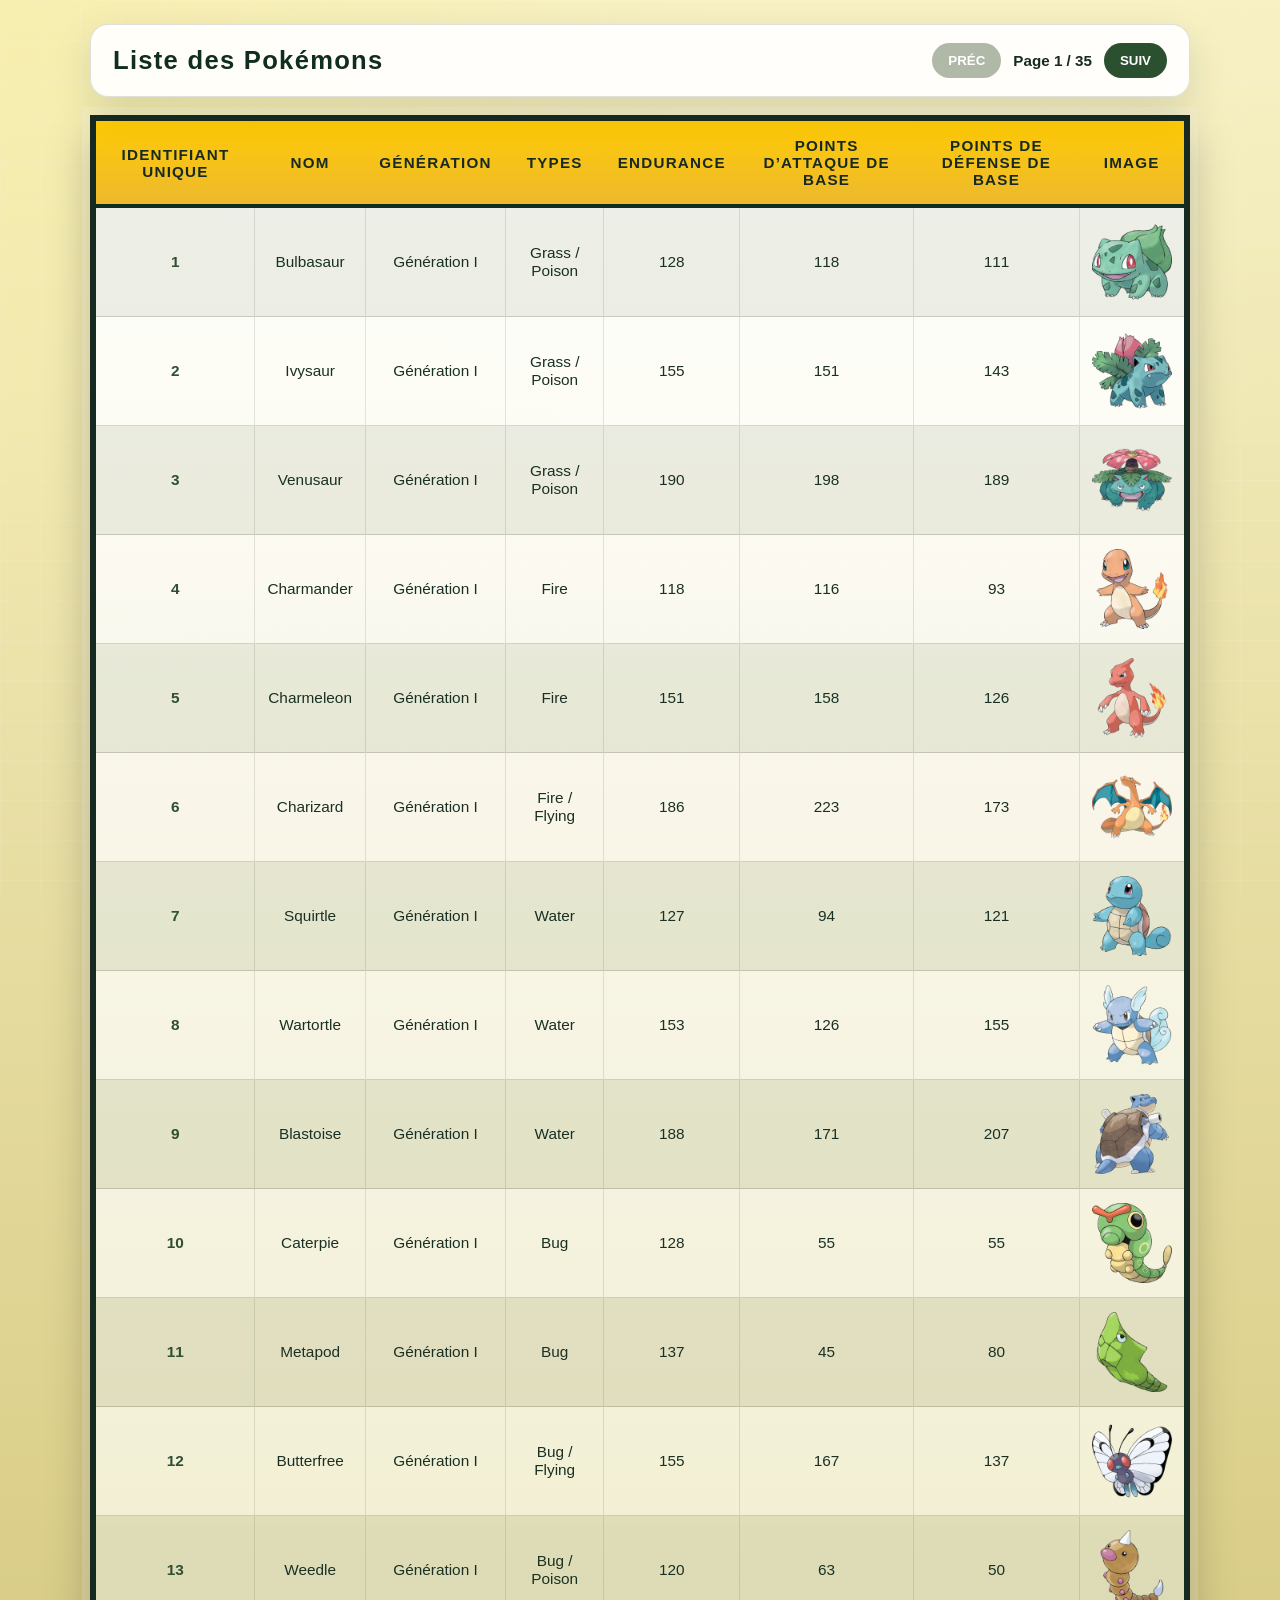
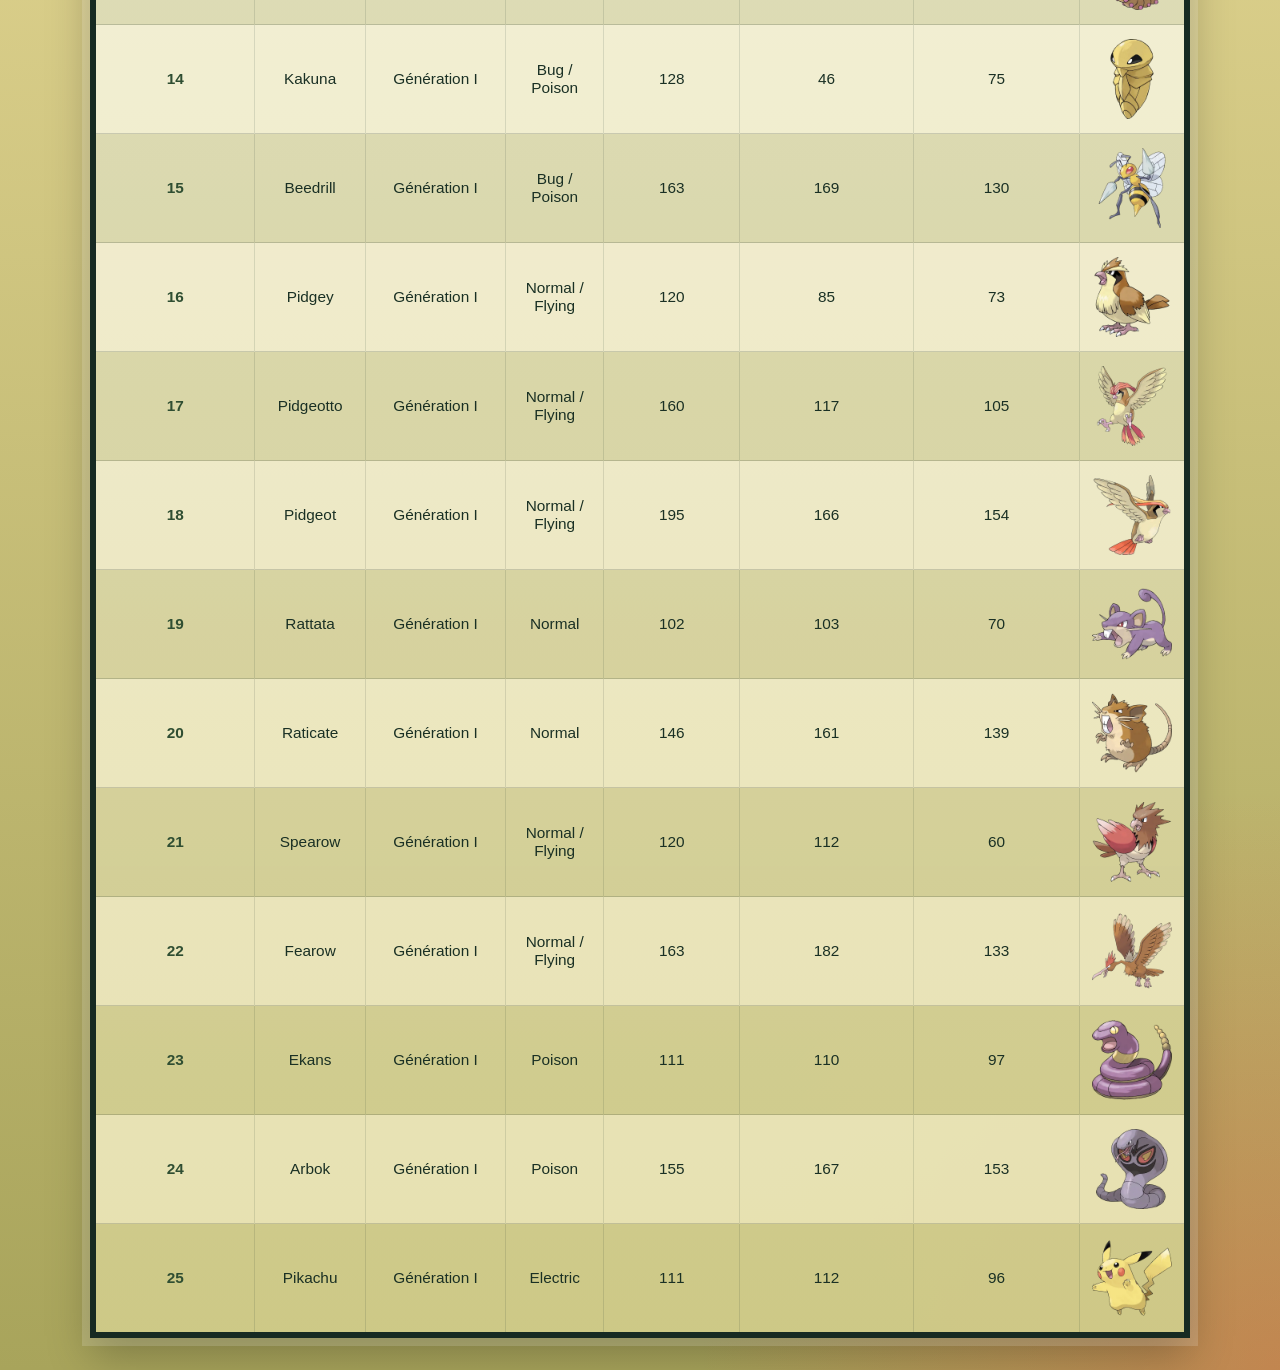
==== html/index.html @ 009a43da "test" ====
<!DOCTYPE html>
<html lang="fr">
<head>
    <meta charset="UTF-8">
    <meta name="viewport" content="width=device-width, initial-scale=1.0">
    <title>Partie 2</title>
    <link rel="stylesheet" href="style.css">
    <script src="data/pokemons.js"></script>
    <script src="data/pokemon_types.js"></script>
    <script src="test/import.js"></script>
    <script src="js/script.js"></script>
</head>
<body>
    <div id="conteneurPage">
        <header id="headerPrincipal">
            <div class="header-contenu">
                <div>
                    <h1>Liste des Pokémons</h1>
                </div>

                <nav id="paginationHaut">
                    <button id="precedentHaut" type="button">PRÉC</button>
                    <span id="infoPage">Page 1 / 1</span>
                    <button id="suivantHaut" type="button">SUIV</button>
                </nav>
            </div>
        </header>

        <main>
            <section id="conteneurTableau">
                <table>
                    <thead>
                        <tr>
                            <th>Identifiant unique</th>
                            <th>Nom</th>
                            <th>Génération</th>
                            <th>Types</th>
                            <th>Endurance</th>
                            <th>Points d’attaque de base</th>
                            <th>Points de défense de base</th>
                            <th>Image</th>
                        </tr>
                    </thead>
                    <tbody>
                    </tbody>
                </table>
            </section>
        </main>
    </div>
</body>
</html>
---- html/style.css ----
html, body {
    min-height: 100%;
    margin: 0;
    padding: 0;
}

body {
    font-family: 'Verdana', Geneva, Tahoma, sans-serif;
    color: #102d1f;
    background: radial-gradient(circle at top left, rgba(247, 236, 149, 0.45), transparent 22%),
                radial-gradient(circle at bottom right, rgba(241, 77, 59, 0.35), transparent 18%),
                linear-gradient(180deg, #f7f1c4 0%, #dcd08c 50%, #a8a45b 100%);
    margin: 0;
}

body::before {
    content: '';
    position: fixed;
    inset: 0;
    background-image: linear-gradient(90deg, rgba(255,255,255,0.08) 1px, transparent 1px),
                      linear-gradient(rgba(255,255,255,0.08) 1px, transparent 1px);
    background-size: 40px 40px;
    pointer-events: none;
    z-index: -1;
}

#conteneurPage {
    width: min(100%, 1100px);
    margin: 0 auto;
    padding: 24px 16px 32px;
    display: flex;
    flex-direction: column;
    gap: 18px;
}

#headerPrincipal {
    position: sticky;
    top: 0;
    z-index: 20;
    background: rgba(255, 255, 255, 0.92);
    backdrop-filter: blur(12px);
    border: 1px solid rgba(23, 42, 34, 0.14);
    border-radius: 18px;
    box-shadow: 0 14px 40px rgba(16, 45, 31, 0.12);
    padding: 18px 22px;
}

.header-contenu {
    display: flex;
    flex-wrap: wrap;
    justify-content: space-between;
    align-items: center;
    gap: 18px;
}

#headerPrincipal h1 {
    margin: 0;
    font-size: clamp(1.5rem, 2vw, 2rem);
    letter-spacing: 0.05em;
}

#headerPrincipal p {
    margin: 8px 0 0;
    color: #374a34;
    max-width: 520px;
}

main {
    width: 100%;
}

#conteneurTableau {
    width: 100%;
    display: flex;
    flex-direction: column;
    gap: 16px;
}

table {
    width: 100%;
    text-align: center;
    border-collapse: collapse;
    border: 6px solid #172a22;
    box-shadow: 0 0 0 8px rgba(255, 255, 255, 0.15), 0 18px 40px rgba(0, 0, 0, 0.25);
    background: linear-gradient(180deg, rgba(255,255,255,0.95), rgba(222, 213, 145, 0.96));
}

thead th {
    padding: 16px 14px;
    border-bottom: 4px solid #102d1f;
    background: linear-gradient(180deg, #ffcb05 0%, #edb92e 100%);
    color: #172a22;
    font-size: 0.95rem;
    letter-spacing: 0.08em;
    text-transform: uppercase;
}

tbody tr {
    transition: transform 0.2s ease, background-color 0.2s ease;
}

tbody tr:hover {
    transform: translateX(4px);
    background-color: rgba(255, 255, 255, 0.55);
}

tbody tr:nth-child(odd) {
    background-color: rgba(42, 75, 45, 0.08);
}

tbody tr:nth-child(even) {
    background-color: rgba(255, 255, 255, 0.28);
}

td {
    padding: 14px 12px;
    border-top: 1px solid rgba(23, 42, 34, 0.18);
    border-right: 1px solid rgba(23, 42, 34, 0.12);
    color: #1a3024;
    font-size: 0.96rem;
}

td:last-child {
    text-align: center;
}

tbody td:first-child {
    font-weight: 700;
    color: #2f4e32;
}

img {
    display: block;
    max-width: 80px;
    height: auto;
    margin: 0 auto;
}

#paginationHaut {
    display: flex;
    justify-content: center;
    align-items: center;
    gap: 12px;
    padding: 0;
}

#paginationHaut button {
    border: none;
    background-color: #2b502f;
    color: #fff;
    padding: 10px 16px;
    border-radius: 999px;
    cursor: pointer;
    transition: background-color 0.2s ease, transform 0.2s ease;
    font-weight: 700;
}

#paginationHaut button:hover:not(:disabled) {
    background-color: #4a7a4e;
    transform: translateY(-1px);
}

#paginationHaut button:disabled {
    background-color: #b0b9a8;
    cursor: not-allowed;
}

#paginationHaut span {
    font-size: 0.95rem;
    color: #172a22;
    font-weight: 700;
}

@media (max-width: 940px) {
    #conteneurPage {
        padding: 20px 12px 24px;
    }

    .header-contenu {
        flex-direction: column;
        align-items: stretch;
    }

    #paginationHaut {
        justify-content: space-between;
    }

    table {
        font-size: 0.92rem;
    }

    thead th,
    td {
        padding: 12px 10px;
    }
}
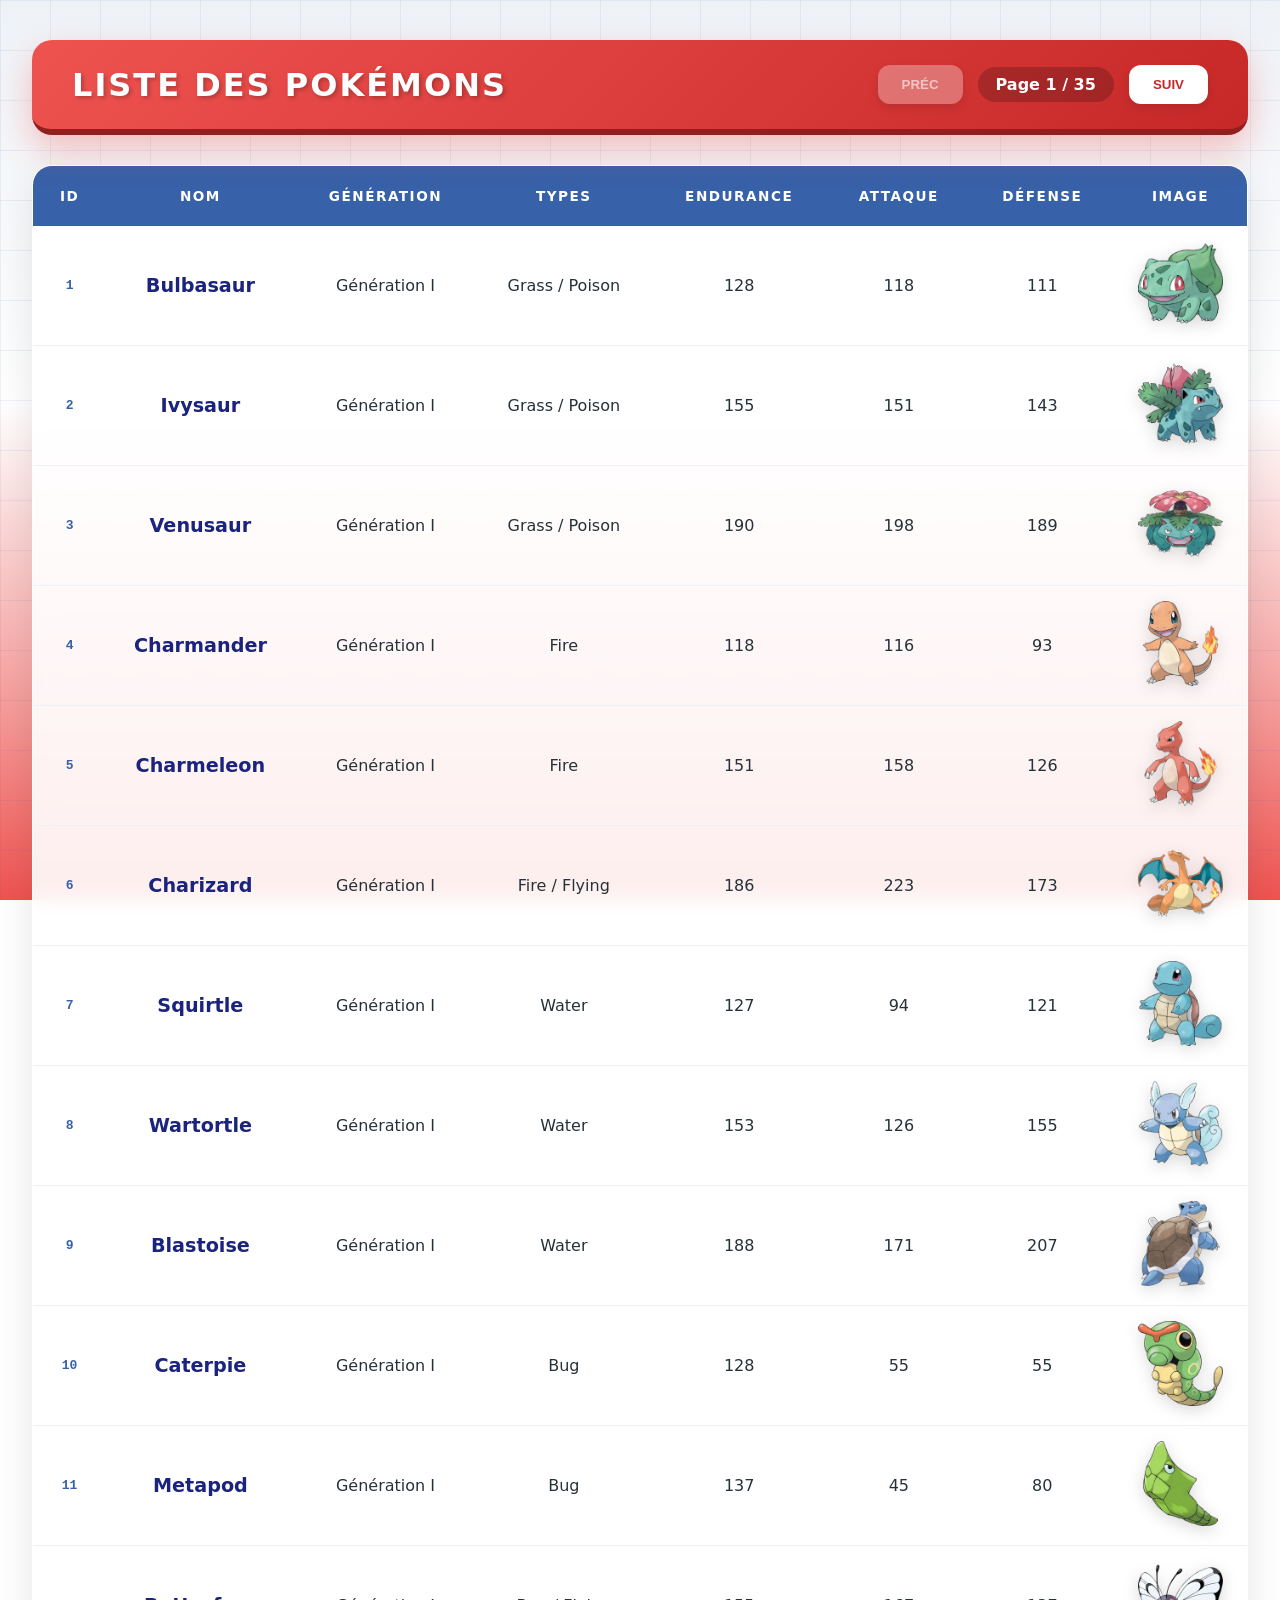
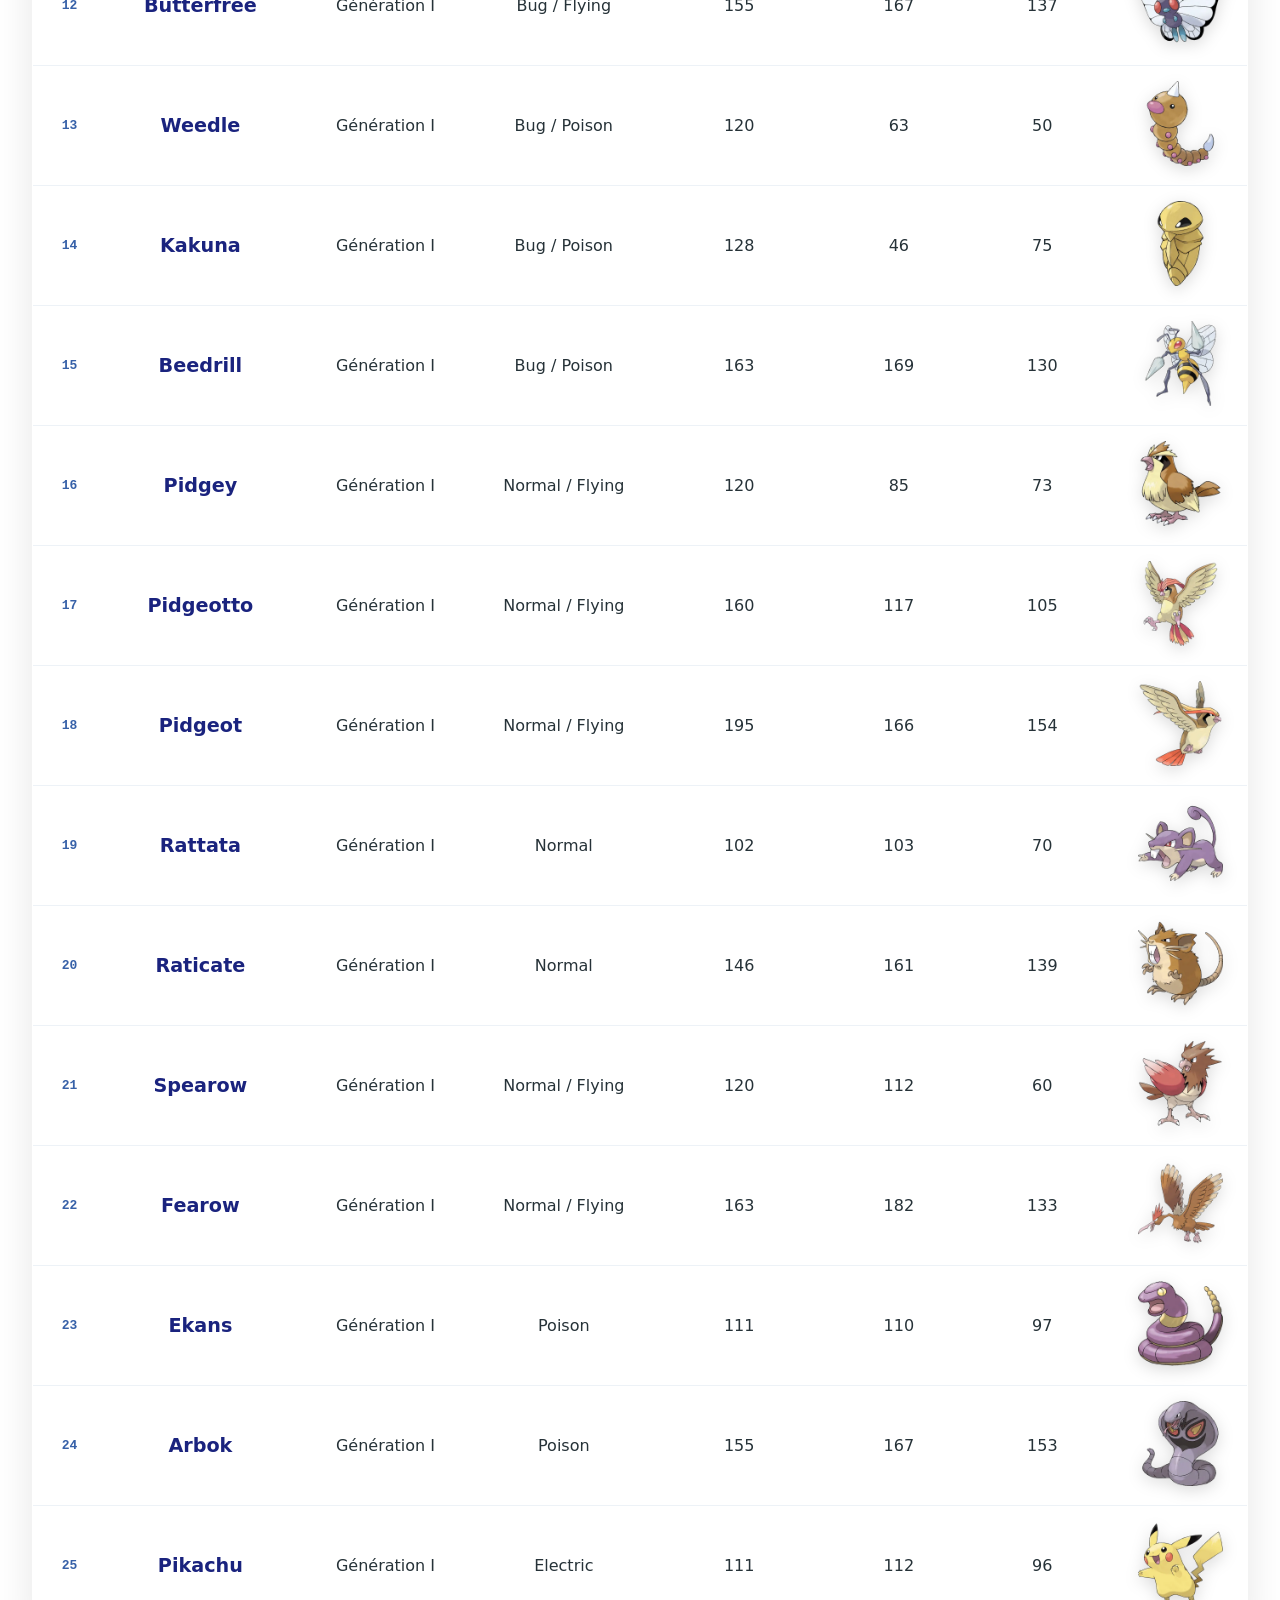
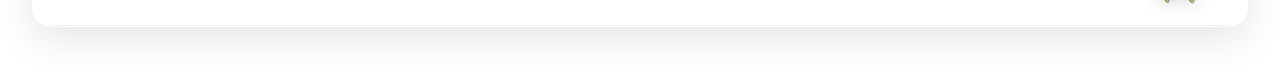
==== commit 23417a06: "modif style" ====
--- a/html/index.html
+++ b/html/index.html
@@ -3,11 +3,11 @@
 <head>
     <meta charset="UTF-8">
     <meta name="viewport" content="width=device-width, initial-scale=1.0">
-    <title>Partie 2</title>
+    <title>Pokédex Pro - Section 2</title>
     <link rel="stylesheet" href="style.css">
     <script src="data/pokemons.js"></script>
     <script src="data/pokemon_types.js"></script>
-    <script src="test/import.js"></script>
+    <script src="data/pokemon_moves.js"></script>
     <script src="js/script.js"></script>
 </head>
 <body>
@@ -31,21 +31,33 @@
                 <table>
                     <thead>
                         <tr>
-                            <th>Identifiant unique</th>
+                            <th>ID</th>
                             <th>Nom</th>
                             <th>Génération</th>
                             <th>Types</th>
                             <th>Endurance</th>
-                            <th>Points d’attaque de base</th>
-                            <th>Points de défense de base</th>
+                            <th>Attaque</th>
+                            <th>Défense</th>
                             <th>Image</th>
                         </tr>
                     </thead>
                     <tbody>
-                    </tbody>
+                        </tbody>
                 </table>
             </section>
         </main>
     </div>
+
+    <div id="pokemonDetailsPopup" class="popupOverlay" style="display: none;">
+        <div class="popupCard">
+            <button id="fermerPopup" class="fermerPopupBtn" type="button">✕</button>
+            <div id="popupContent" class="popupContent">
+                </div>
+        </div>
+    </div>
+
+    <div id="imagePreviewPopup" class="imagePreview" style="display: none;">
+        <img id="imagePreviewImg" src="" alt="" />
+    </div>
 </body>
 </html>
--- a/html/style.css
+++ b/html/style.css
@@ -1,198 +1,306 @@
-
-html, body {
-    min-height: 100%;
-    margin: 0;
-    padding: 0;
+@charset "UTF-8";
+/* ===== GLOBAL & FOND VERTICAL ROUGE EN BAS ===== */
+* {
+  box-sizing: border-box;
 }
 
 body {
-    font-family: 'Verdana', Geneva, Tahoma, sans-serif;
-    color: #102d1f;
-    background: radial-gradient(circle at top left, rgba(247, 236, 149, 0.45), transparent 22%),
-                radial-gradient(circle at bottom right, rgba(241, 77, 59, 0.35), transparent 18%),
-                linear-gradient(180deg, #f7f1c4 0%, #dcd08c 50%, #a8a45b 100%);
-    margin: 0;
+  font-family: "Inter", "Segoe UI", system-ui, sans-serif;
+  color: #263238;
+  margin: 0;
+  min-height: 100vh;
+  background: linear-gradient(to bottom, #eef2f7 0%, #ffffff 45%, rgba(239, 83, 80, 0.6) 80%, #ef5350 100%);
+  background-attachment: fixed;
 }
 
 body::before {
-    content: '';
-    position: fixed;
-    inset: 0;
-    background-image: linear-gradient(90deg, rgba(255,255,255,0.08) 1px, transparent 1px),
-                      linear-gradient(rgba(255,255,255,0.08) 1px, transparent 1px);
-    background-size: 40px 40px;
-    pointer-events: none;
-    z-index: -1;
+  content: "";
+  position: fixed;
+  inset: 0;
+  background-image: linear-gradient(rgba(55, 97, 168, 0.08) 1px, transparent 1px), linear-gradient(90deg, rgba(55, 97, 168, 0.08) 1px, transparent 1px);
+  background-size: 50px 50px;
+  z-index: -1;
 }
 
 #conteneurPage {
-    width: min(100%, 1100px);
-    margin: 0 auto;
-    padding: 24px 16px 32px;
-    display: flex;
+  width: 95%;
+  max-width: 1400px;
+  margin: 40px auto;
+  display: flex;
+  flex-direction: column;
+  gap: 30px;
+}
+
+/* ===== HEADER ===== */
+#headerPrincipal {
+  background: linear-gradient(135deg, #ef5350 0%, #c62828 100%);
+  border-radius: 20px;
+  padding: 25px 40px;
+  box-shadow: 0 15px 35px rgba(239, 83, 80, 0.35);
+  border-bottom: 6px solid rgb(147.0857142857, 29.7142857143, 29.7142857143);
+  position: sticky;
+  top: 15px;
+  z-index: 100;
+}
+#headerPrincipal h1 {
+  margin: 0;
+  color: white;
+  text-transform: uppercase;
+  letter-spacing: 2px;
+  font-weight: 900;
+  text-shadow: 2px 2px 4px rgba(0, 0, 0, 0.25);
+}
+
+.header-contenu {
+  display: flex;
+  justify-content: space-between;
+  align-items: center;
+  flex-wrap: wrap;
+  gap: 20px;
+}
+
+/* ===== PAGINATION ===== */
+#paginationHaut {
+  display: flex;
+  align-items: center;
+  gap: 15px;
+}
+#paginationHaut button {
+  background: white;
+  color: #c62828;
+  border: none;
+  padding: 12px 24px;
+  border-radius: 12px;
+  font-weight: 800;
+  cursor: pointer;
+  transition: all 0.2s ease;
+  box-shadow: 0 4px 10px rgba(0, 0, 0, 0.1);
+}
+#paginationHaut button:hover:not(:disabled) {
+  transform: translateY(-2px);
+  background: #feca1b;
+  color: #c62828;
+}
+#paginationHaut button:disabled {
+  background: rgba(255, 255, 255, 0.3);
+  color: rgba(255, 255, 255, 0.6);
+  cursor: not-allowed;
+}
+#paginationHaut span#infoPage {
+  color: white;
+  background: rgba(0, 0, 0, 0.2);
+  padding: 8px 18px;
+  border-radius: 99px;
+  font-weight: 900;
+}
+
+/* ===== TABLEAU LARGE ===== */
+#conteneurTableau {
+  background: rgba(255, 255, 255, 0.9);
+  backdrop-filter: blur(10px);
+  border-radius: 20px;
+  overflow: hidden;
+  box-shadow: 0 12px 40px rgba(0, 0, 0, 0.1);
+  border: 1px solid white;
+}
+
+table {
+  width: 100%;
+  border-collapse: collapse;
+  text-align: center;
+}
+table thead {
+  background-color: #3761a8;
+}
+table thead th {
+  padding: 22px;
+  color: white;
+  text-transform: uppercase;
+  font-size: 0.85rem;
+  letter-spacing: 1.5px;
+}
+table tbody tr {
+  border-bottom: 1px solid #edf2f7;
+  transition: all 0.2s ease;
+}
+table tbody tr:hover {
+  background-color: rgba(239, 83, 80, 0.05);
+  cursor: pointer;
+}
+table tbody tr td {
+  padding: 15px;
+}
+table tbody tr td:first-child {
+  font-weight: 800;
+  color: #3761a8;
+  font-family: monospace;
+}
+table tbody tr td:nth-child(2) {
+  font-weight: 700;
+  color: #1a237e;
+  font-size: 1.2rem;
+}
+table tbody tr td img.pokemonThumbnail {
+  max-width: 85px;
+  filter: drop-shadow(0 4px 8px rgba(0, 0, 0, 0.15));
+  transition: transform 0.3s ease;
+}
+table tbody tr:hover img.pokemonThumbnail {
+  transform: scale(1.2) rotate(5deg);
+}
+
+/* ===== POPUP DE DÉTAILS (INFO CLIQUEE) ===== */
+.popupOverlay {
+  position: fixed;
+  inset: 0;
+  background: rgba(13, 26, 38, 0.8);
+  backdrop-filter: blur(12px);
+  display: flex;
+  align-items: center;
+  justify-content: center;
+  z-index: 1000;
+}
+
+.popupCard {
+  background: white;
+  border-radius: 28px;
+  padding: 40px;
+  width: 90%;
+  max-width: 650px;
+  position: relative;
+  box-shadow: 0 40px 100px rgba(13, 26, 38, 0.4);
+  border: 4px solid #ef5350;
+  animation: slideIn 0.4s cubic-bezier(0.165, 0.84, 0.44, 1);
+}
+
+.fermerPopupBtn {
+  position: absolute;
+  top: 25px;
+  right: 25px;
+  background: #f1f5f9;
+  border: none;
+  border-radius: 50%;
+  width: 45px;
+  height: 45px;
+  font-size: 1.5rem;
+  cursor: pointer;
+  display: flex;
+  align-items: center;
+  justify-content: center;
+}
+.fermerPopupBtn:hover {
+  background: #ef5350;
+  color: white;
+  transform: rotate(90deg);
+}
+
+.popupContent h2 {
+  color: #3761a8;
+  font-size: 2.8rem;
+  margin: 0 0 10px 0;
+  text-transform: capitalize;
+  border-left: 12px solid #feca1b;
+  padding-left: 20px;
+}
+.popupContent .detailSection {
+  margin-top: 30px;
+  background: #f8fafc;
+  border-radius: 16px;
+  padding: 25px;
+  border: 1px solid #e2e8f0;
+}
+.popupContent .detailSection h3 {
+  font-size: 0.95rem;
+  color: #ef5350;
+  text-transform: uppercase;
+  margin: 0 0 20px 0;
+  letter-spacing: 1.5px;
+  display: flex;
+  align-items: center;
+}
+.popupContent .detailSection h3::after {
+  content: "";
+  flex: 1;
+  height: 1px;
+  background: #cbd5e1;
+  margin-left: 15px;
+}
+.popupContent .detailRow {
+  display: flex;
+  justify-content: space-between;
+  padding: 14px 0;
+  border-bottom: 1px dashed #cbd5e1;
+}
+.popupContent .detailRow:last-child {
+  border: none;
+}
+.popupContent .detailRow strong {
+  color: #546e7a;
+  font-weight: 600;
+  text-transform: uppercase;
+  font-size: 0.85rem;
+}
+.popupContent .detailRow span {
+  color: #263238;
+  font-weight: 800;
+  font-size: 1.1rem;
+  font-family: "Courier New", monospace;
+}
+.popupContent .movesList {
+  display: flex;
+  flex-wrap: wrap;
+  gap: 10px;
+  margin-top: 15px;
+}
+.popupContent .movesList .moveBadge {
+  background: white;
+  border: 2px solid #feca1b;
+  padding: 8px 16px;
+  border-radius: 99px;
+  font-size: 0.9rem;
+  font-weight: 700;
+  color: rgb(102.0524017467, 78.7772925764, 0.4475982533);
+  box-shadow: 0 4px 6px rgba(0, 0, 0, 0.05);
+}
+
+/* ===== APERÇU IMAGE (HOVER) - ESSENTIEL POUR LE JS ===== */
+.imagePreview {
+  position: fixed;
+  z-index: 1100;
+  pointer-events: none;
+  display: none;
+}
+.imagePreview img {
+  max-width: 450px;
+  background: white;
+  border: 10px solid #feca1b;
+  border-radius: 20px;
+  box-shadow: 0 30px 70px rgba(0, 0, 0, 0.5);
+  padding: 15px;
+}
+
+/* ===== ANIMATIONS ===== */
+@keyframes slideIn {
+  from {
+    opacity: 0;
+    transform: translateY(50px) scale(0.9);
+  }
+  to {
+    opacity: 1;
+    transform: translateY(0) scale(1);
+  }
+}
+/* ===== RESPONSIVE ===== */
+@media (max-width: 900px) {
+  #headerPrincipal {
+    padding: 20px;
+  }
+  .header-contenu {
     flex-direction: column;
-    gap: 18px;
-}
-
-#headerPrincipal {
-    position: sticky;
-    top: 0;
-    z-index: 20;
-    background: rgba(255, 255, 255, 0.92);
-    backdrop-filter: blur(12px);
-    border: 1px solid rgba(23, 42, 34, 0.14);
-    border-radius: 18px;
-    box-shadow: 0 14px 40px rgba(16, 45, 31, 0.12);
-    padding: 18px 22px;
-}
-
-.header-contenu {
-    display: flex;
-    flex-wrap: wrap;
-    justify-content: space-between;
-    align-items: center;
-    gap: 18px;
-}
-
-#headerPrincipal h1 {
-    margin: 0;
-    font-size: clamp(1.5rem, 2vw, 2rem);
-    letter-spacing: 0.05em;
-}
-
-#headerPrincipal p {
-    margin: 8px 0 0;
-    color: #374a34;
-    max-width: 520px;
-}
-
-main {
-    width: 100%;
-}
-
-#conteneurTableau {
-    width: 100%;
-    display: flex;
-    flex-direction: column;
-    gap: 16px;
-}
-
-table {
-    width: 100%;
     text-align: center;
-    border-collapse: collapse;
-    border: 6px solid #172a22;
-    box-shadow: 0 0 0 8px rgba(255, 255, 255, 0.15), 0 18px 40px rgba(0, 0, 0, 0.25);
-    background: linear-gradient(180deg, rgba(255,255,255,0.95), rgba(222, 213, 145, 0.96));
-}
-
-thead th {
-    padding: 16px 14px;
-    border-bottom: 4px solid #102d1f;
-    background: linear-gradient(180deg, #ffcb05 0%, #edb92e 100%);
-    color: #172a22;
-    font-size: 0.95rem;
-    letter-spacing: 0.08em;
-    text-transform: uppercase;
-}
-
-tbody tr {
-    transition: transform 0.2s ease, background-color 0.2s ease;
-}
-
-tbody tr:hover {
-    transform: translateX(4px);
-    background-color: rgba(255, 255, 255, 0.55);
-}
-
-tbody tr:nth-child(odd) {
-    background-color: rgba(42, 75, 45, 0.08);
-}
-
-tbody tr:nth-child(even) {
-    background-color: rgba(255, 255, 255, 0.28);
-}
-
-td {
-    padding: 14px 12px;
-    border-top: 1px solid rgba(23, 42, 34, 0.18);
-    border-right: 1px solid rgba(23, 42, 34, 0.12);
-    color: #1a3024;
-    font-size: 0.96rem;
-}
-
-td:last-child {
-    text-align: center;
-}
-
-tbody td:first-child {
-    font-weight: 700;
-    color: #2f4e32;
-}
-
-img {
+  }
+  table {
     display: block;
-    max-width: 80px;
-    height: auto;
-    margin: 0 auto;
-}
-
-#paginationHaut {
-    display: flex;
-    justify-content: center;
-    align-items: center;
-    gap: 12px;
-    padding: 0;
-}
-
-#paginationHaut button {
-    border: none;
-    background-color: #2b502f;
-    color: #fff;
-    padding: 10px 16px;
-    border-radius: 999px;
-    cursor: pointer;
-    transition: background-color 0.2s ease, transform 0.2s ease;
-    font-weight: 700;
-}
-
-#paginationHaut button:hover:not(:disabled) {
-    background-color: #4a7a4e;
-    transform: translateY(-1px);
-}
-
-#paginationHaut button:disabled {
-    background-color: #b0b9a8;
-    cursor: not-allowed;
-}
-
-#paginationHaut span {
-    font-size: 0.95rem;
-    color: #172a22;
-    font-weight: 700;
-}
-
-@media (max-width: 940px) {
-    #conteneurPage {
-        padding: 20px 12px 24px;
-    }
-
-    .header-contenu {
-        flex-direction: column;
-        align-items: stretch;
-    }
-
-    #paginationHaut {
-        justify-content: space-between;
-    }
-
-    table {
-        font-size: 0.92rem;
-    }
-
-    thead th,
-    td {
-        padding: 12px 10px;
-    }
-}
-
+    overflow-x: auto;
+  }
+}/*# sourceMappingURL=style.css.map */
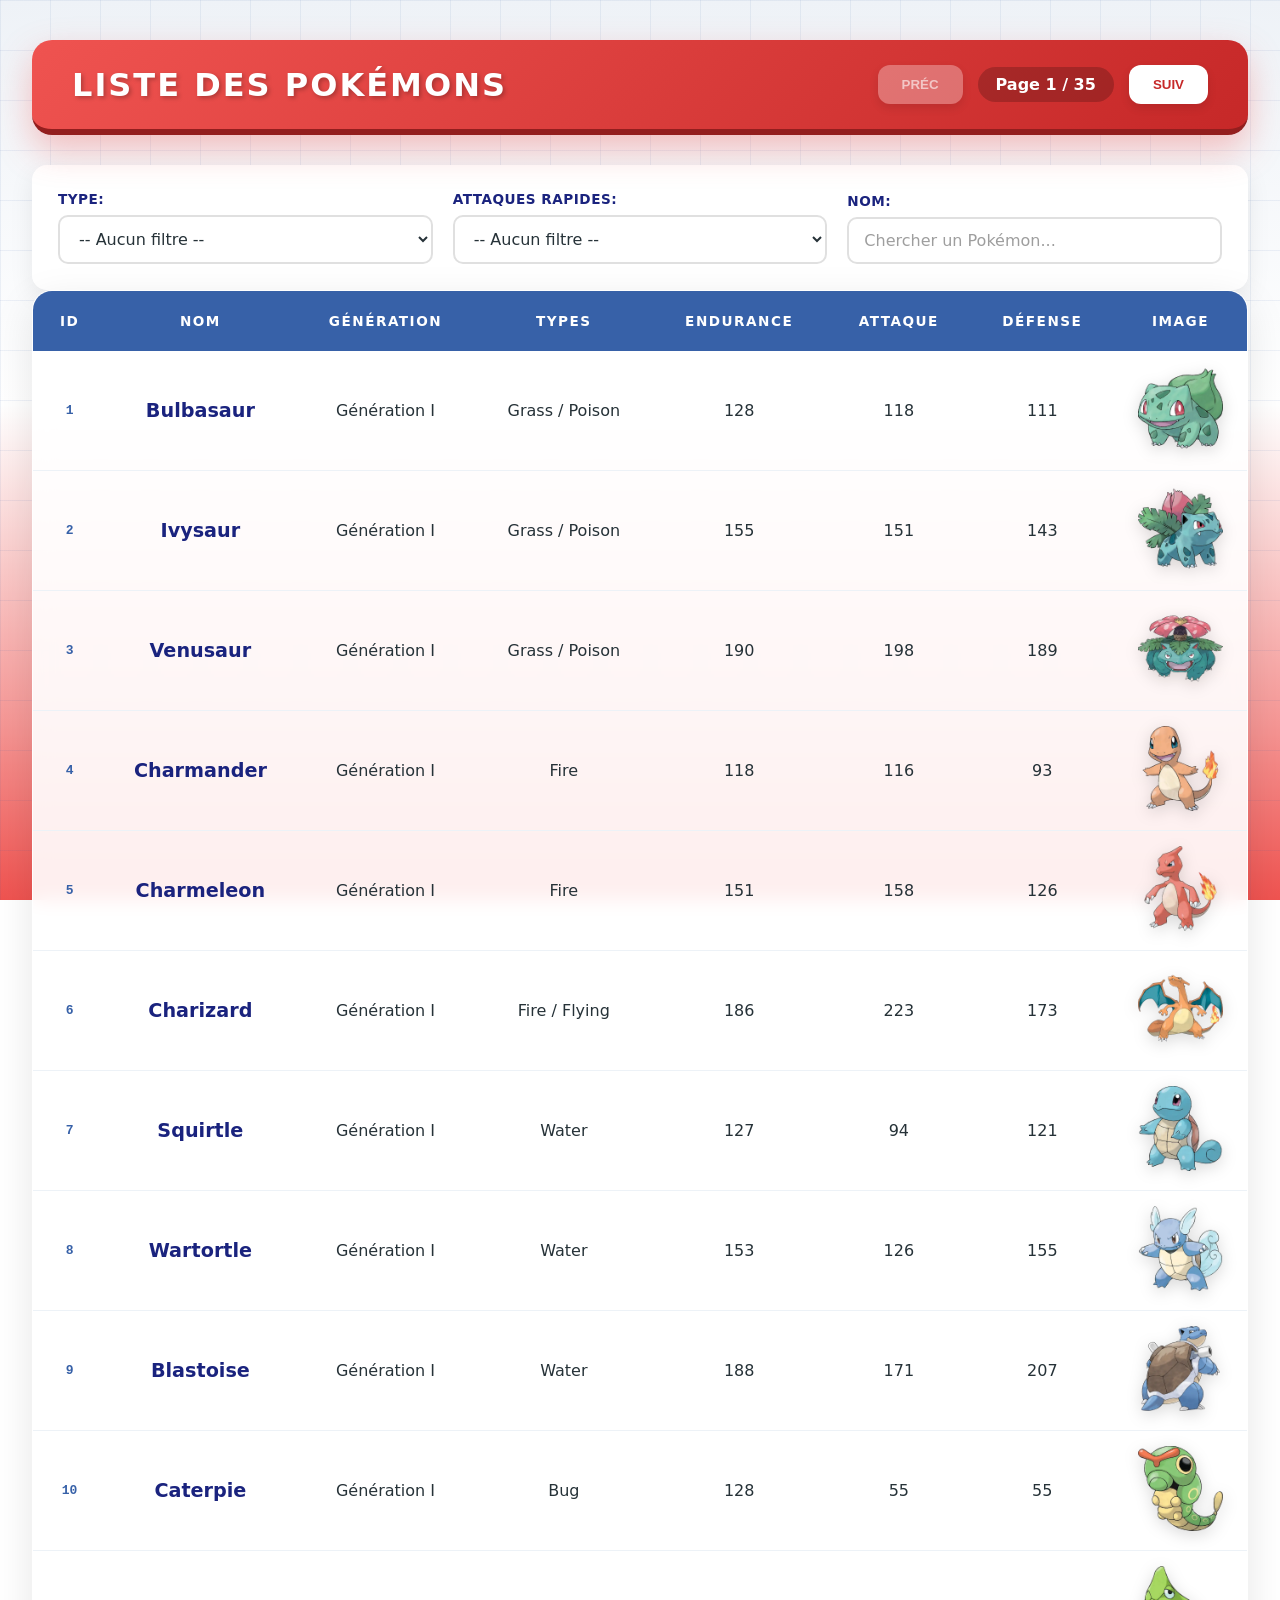
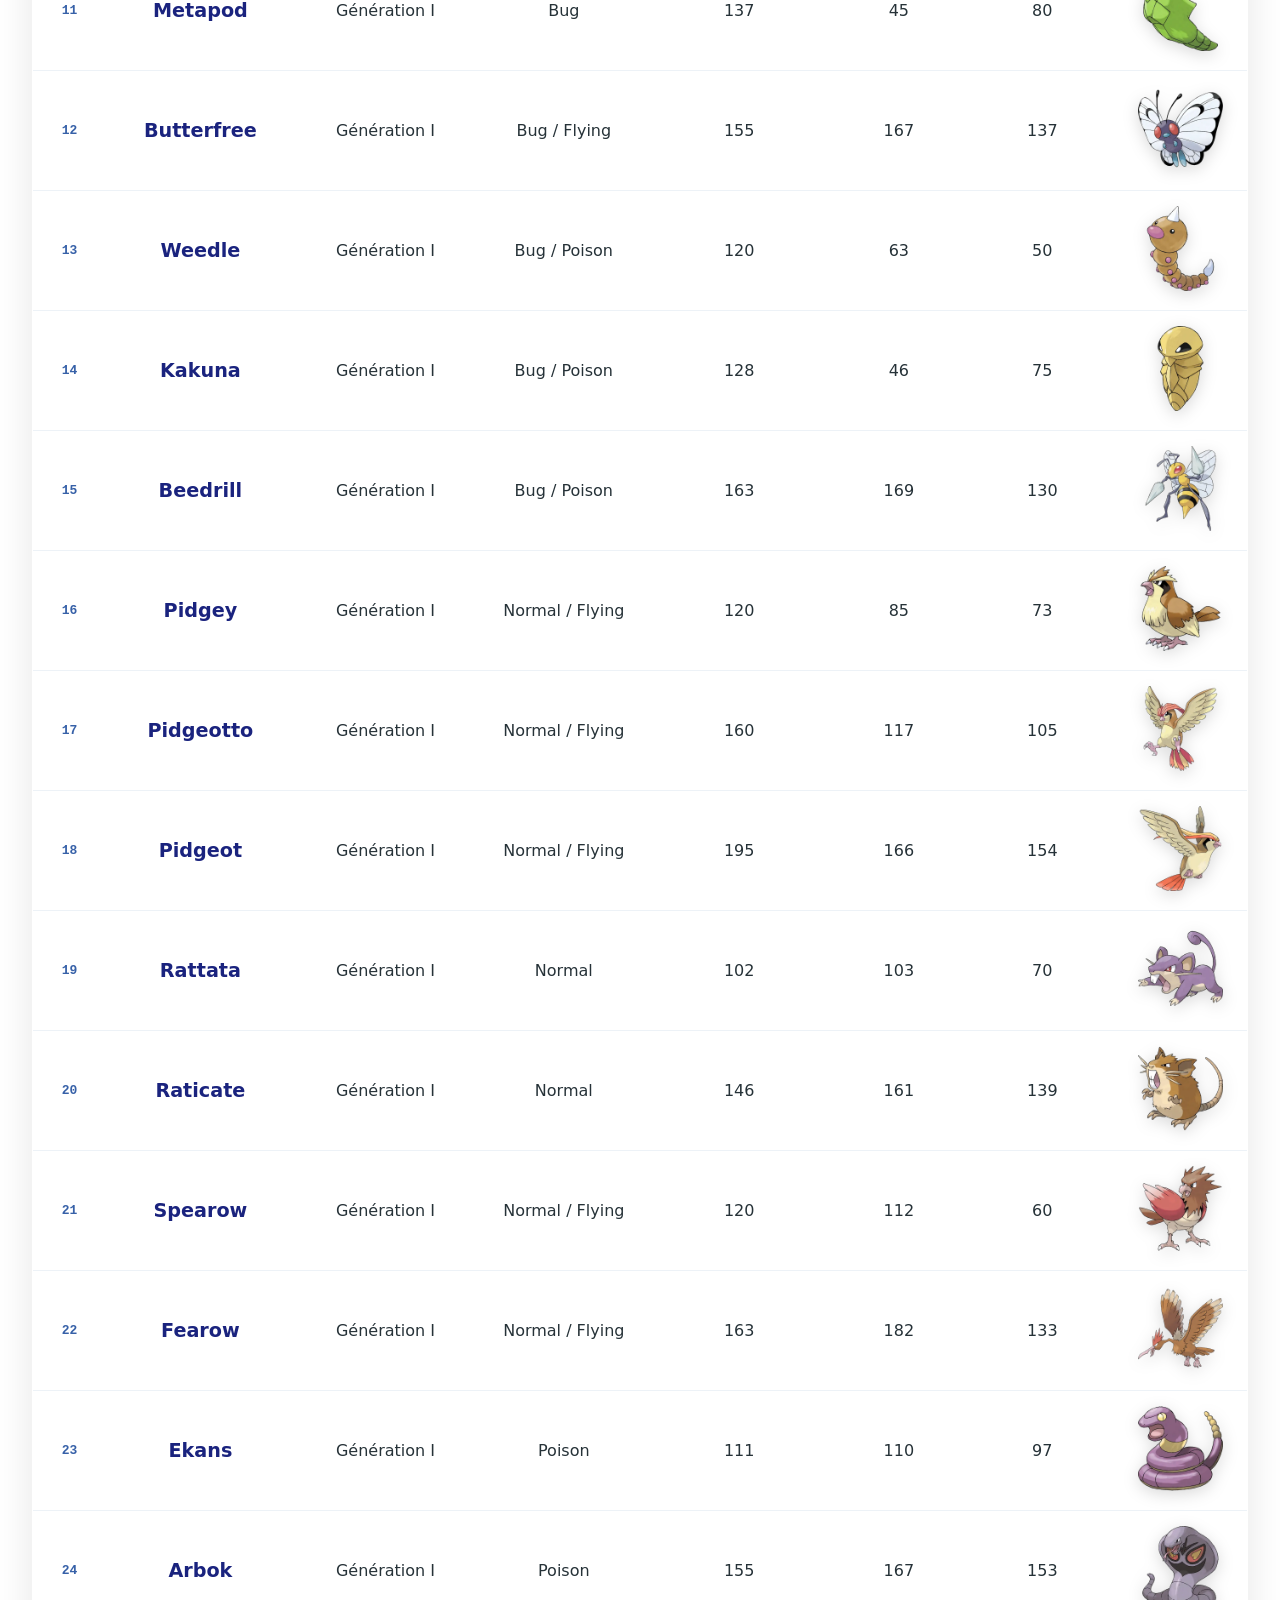
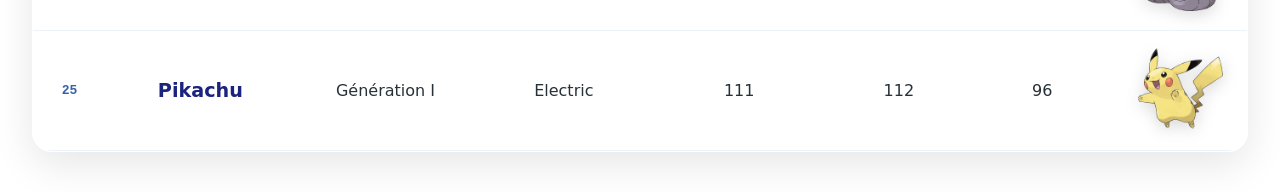
==== commit ad43a31d: "filtre" ====
--- a/html/index.html
+++ b/html/index.html
@@ -27,6 +27,28 @@
         </header>
 
         <main>
+            <!-- Zone de filtrage -->
+            <section id="zoneFiltre" class="filtreContainer">
+                <div class="filtreGroup">
+                    <label for="filtreType">Type:</label>
+                    <select id="filtreType">
+                        <option value="">-- Aucun filtre --</option>
+                    </select>
+                </div>
+                
+                <div class="filtreGroup">
+                    <label for="filtreAttaque">Attaques rapides:</label>
+                    <select id="filtreAttaque">
+                        <option value="">-- Aucun filtre --</option>
+                    </select>
+                </div>
+                
+                <div class="filtreGroup">
+                    <label for="filtreNom">Nom:</label>
+                    <input type="text" id="filtreNom" placeholder="Chercher un Pokémon..." />
+                </div>
+            </section>
+            
             <section id="conteneurTableau">
                 <table>
                     <thead>
--- a/html/style.css
+++ b/html/style.css
@@ -94,6 +94,66 @@
   font-weight: 900;
 }
 
+/* ===== ZONE DE FILTRAGE ===== */
+#zoneFiltre {
+  background: rgba(255, 255, 255, 0.95);
+  backdrop-filter: blur(10px);
+  border-radius: 15px;
+  padding: 25px;
+  box-shadow: 0 8px 25px rgba(0, 0, 0, 0.08);
+  border: 1px solid rgba(255, 255, 255, 0.8);
+  display: flex;
+  gap: 20px;
+  flex-wrap: wrap;
+  align-items: flex-end;
+}
+
+.filtreGroup {
+  display: flex;
+  flex-direction: column;
+  gap: 8px;
+  flex: 1;
+  min-width: 200px;
+}
+
+.filtreGroup label {
+  font-weight: 700;
+  color: #1a237e;
+  text-transform: uppercase;
+  font-size: 0.85rem;
+  letter-spacing: 0.5px;
+}
+
+.filtreGroup select,
+.filtreGroup input {
+  padding: 12px 15px;
+  border: 2px solid #e0e0e0;
+  border-radius: 10px;
+  font-size: 1rem;
+  font-family: inherit;
+  background-color: white;
+  color: #263238;
+  transition: all 0.3s ease;
+  cursor: pointer;
+}
+
+.filtreGroup select:hover,
+.filtreGroup input:hover {
+  border-color: #3761a8;
+  box-shadow: 0 4px 12px rgba(55, 97, 168, 0.1);
+}
+
+.filtreGroup select:focus,
+.filtreGroup input:focus {
+  outline: none;
+  border-color: #ef5350;
+  box-shadow: 0 0 0 3px rgba(239, 83, 80, 0.1);
+}
+
+.filtreGroup input::placeholder {
+  color: #9e9e9e;
+}
+
 /* ===== TABLEAU LARGE ===== */
 #conteneurTableau {
   background: rgba(255, 255, 255, 0.9);
@@ -165,8 +225,8 @@
   background: white;
   border-radius: 28px;
   padding: 40px;
-  width: 90%;
-  max-width: 650px;
+  width: 60%;
+  max-width: 60%;
   position: relative;
   box-shadow: 0 40px 100px rgba(13, 26, 38, 0.4);
   border: 4px solid #ef5350;
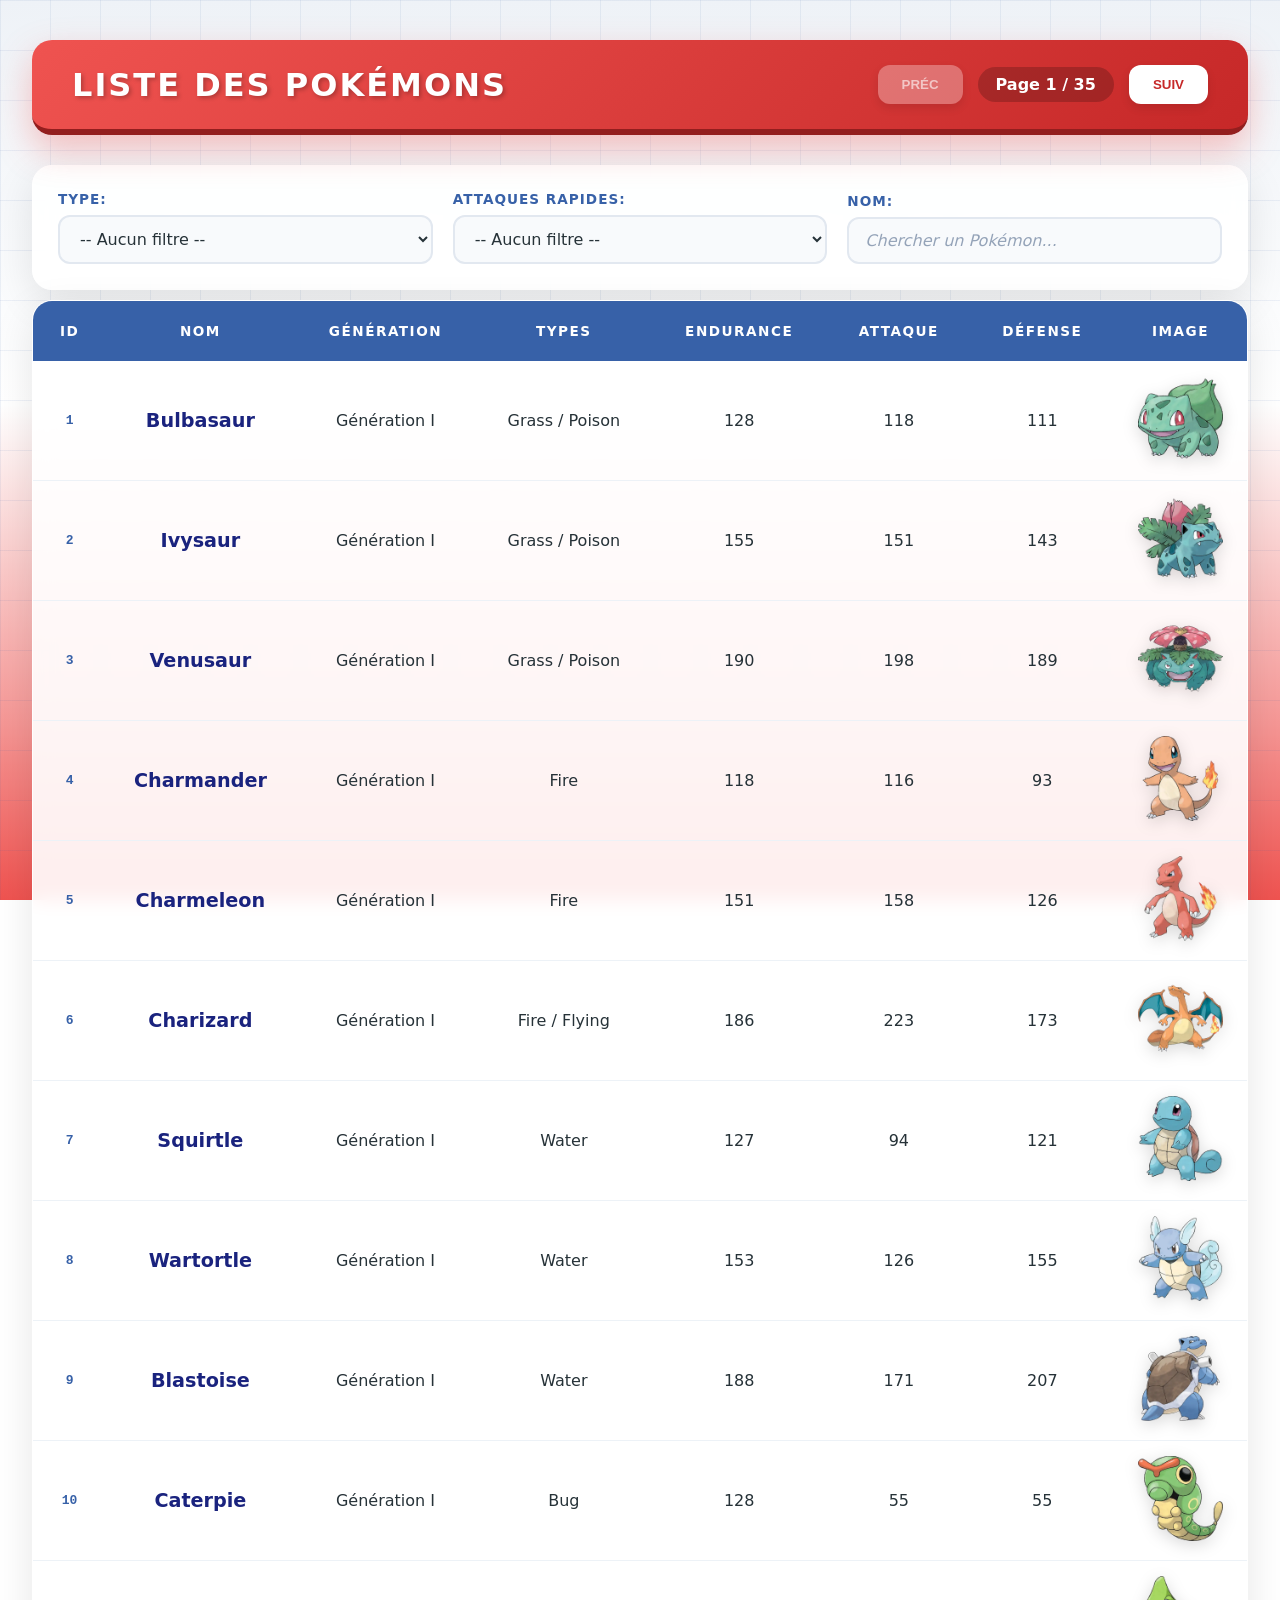
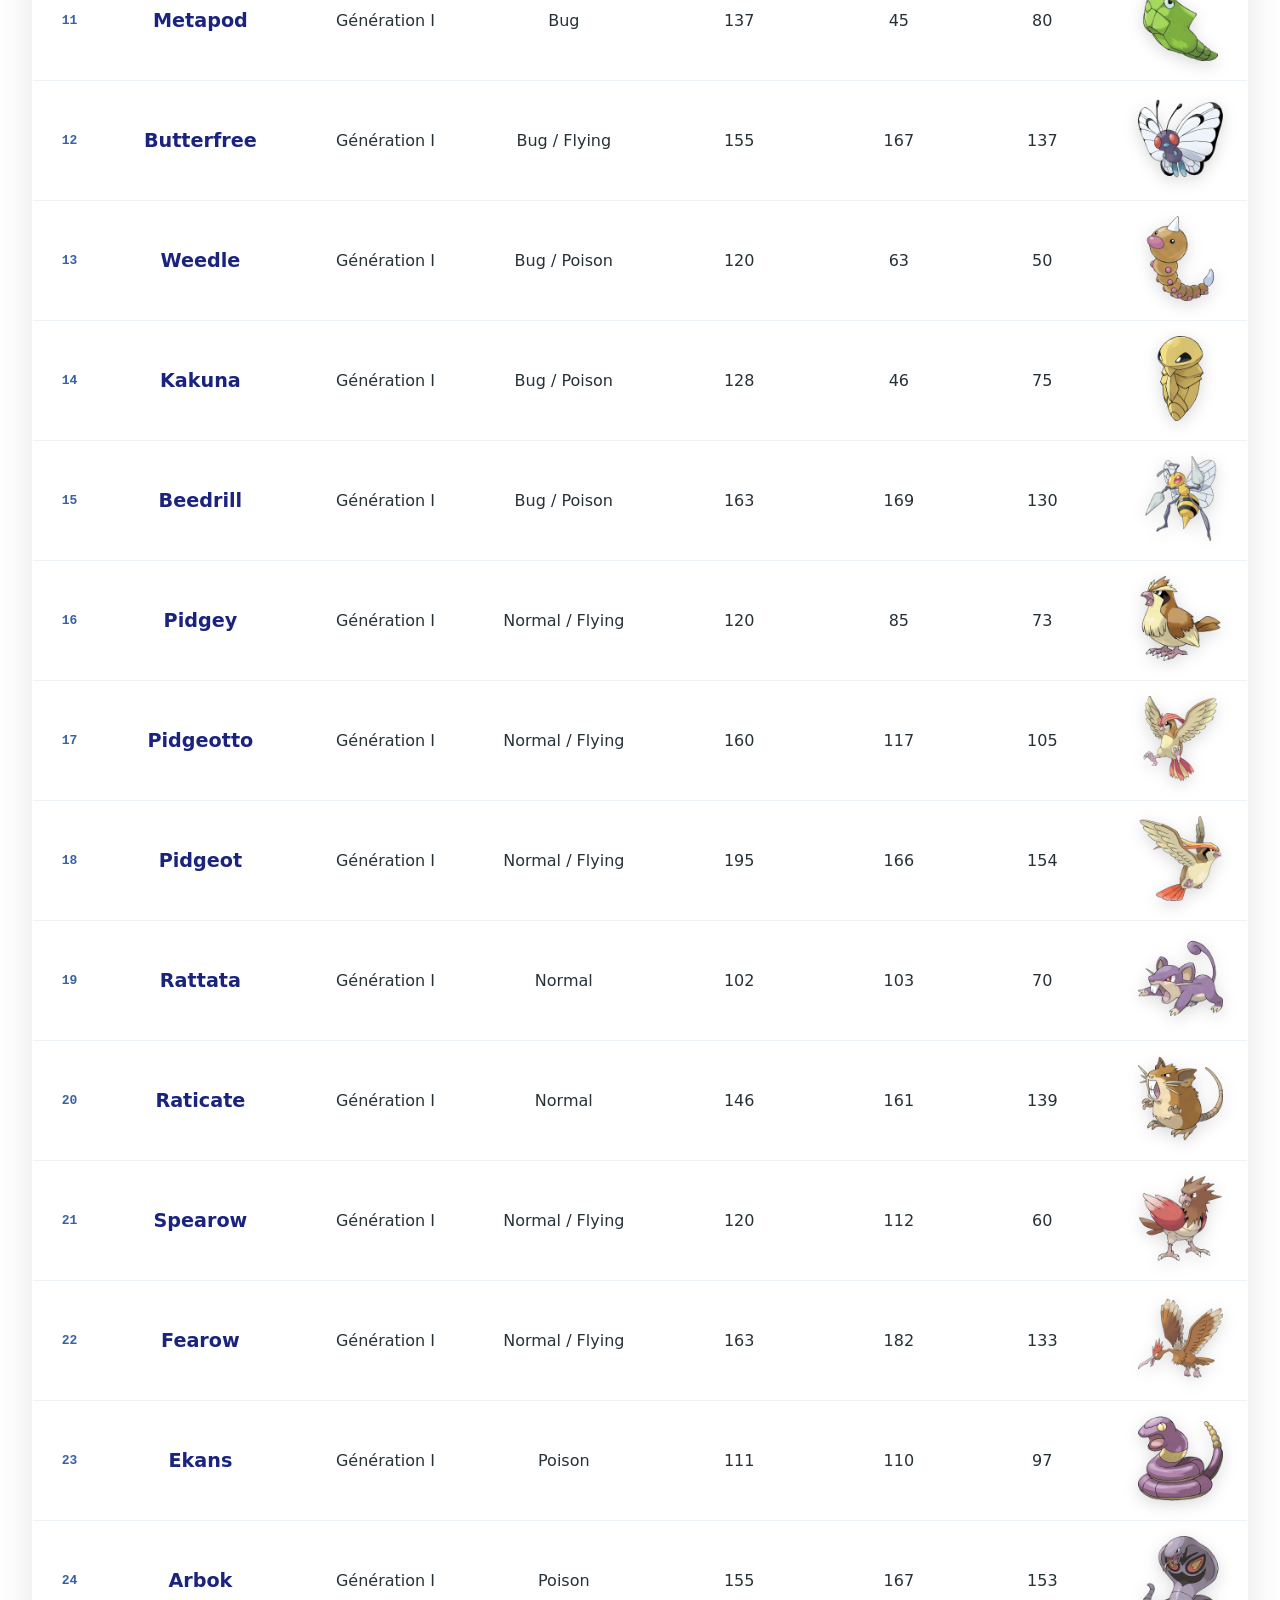
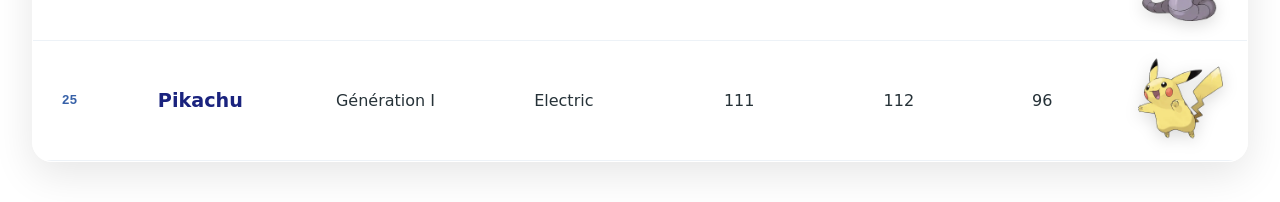
==== commit bbbbd74d: "commentaire et fix nom en fr" ====
--- a/html/index.html
+++ b/html/index.html
@@ -5,6 +5,7 @@
     <meta name="viewport" content="width=device-width, initial-scale=1.0">
     <title>Pokédex Pro - Section 2</title>
     <link rel="stylesheet" href="style.css">
+    <script src="js/jquery3xx.js"></script>
     <script src="data/pokemons.js"></script>
     <script src="data/pokemon_types.js"></script>
     <script src="data/pokemon_moves.js"></script>
@@ -70,16 +71,16 @@
         </main>
     </div>
 
-    <div id="pokemonDetailsPopup" class="popupOverlay" style="display: none;">
-        <div class="popupCard">
+    <div id="pokemonDetailsPopup" class="superpositionPopup" style="display: none;">
+        <div class="cartePopup">
             <button id="fermerPopup" class="fermerPopupBtn" type="button">✕</button>
-            <div id="popupContent" class="popupContent">
+            <div id="contenuPopup" class="contenuPopup">
                 </div>
         </div>
     </div>
 
-    <div id="imagePreviewPopup" class="imagePreview" style="display: none;">
-        <img id="imagePreviewImg" src="" alt="" />
+    <div id="popupApercuImage" class="apercuImage" style="display: none;">
+        <img id="imageApercuImg" src="" alt="" />
     </div>
 </body>
 </html>
--- a/html/style.css
+++ b/html/style.css
@@ -94,66 +94,6 @@
   font-weight: 900;
 }
 
-/* ===== ZONE DE FILTRAGE ===== */
-#zoneFiltre {
-  background: rgba(255, 255, 255, 0.95);
-  backdrop-filter: blur(10px);
-  border-radius: 15px;
-  padding: 25px;
-  box-shadow: 0 8px 25px rgba(0, 0, 0, 0.08);
-  border: 1px solid rgba(255, 255, 255, 0.8);
-  display: flex;
-  gap: 20px;
-  flex-wrap: wrap;
-  align-items: flex-end;
-}
-
-.filtreGroup {
-  display: flex;
-  flex-direction: column;
-  gap: 8px;
-  flex: 1;
-  min-width: 200px;
-}
-
-.filtreGroup label {
-  font-weight: 700;
-  color: #1a237e;
-  text-transform: uppercase;
-  font-size: 0.85rem;
-  letter-spacing: 0.5px;
-}
-
-.filtreGroup select,
-.filtreGroup input {
-  padding: 12px 15px;
-  border: 2px solid #e0e0e0;
-  border-radius: 10px;
-  font-size: 1rem;
-  font-family: inherit;
-  background-color: white;
-  color: #263238;
-  transition: all 0.3s ease;
-  cursor: pointer;
-}
-
-.filtreGroup select:hover,
-.filtreGroup input:hover {
-  border-color: #3761a8;
-  box-shadow: 0 4px 12px rgba(55, 97, 168, 0.1);
-}
-
-.filtreGroup select:focus,
-.filtreGroup input:focus {
-  outline: none;
-  border-color: #ef5350;
-  box-shadow: 0 0 0 3px rgba(239, 83, 80, 0.1);
-}
-
-.filtreGroup input::placeholder {
-  color: #9e9e9e;
-}
-
 /* ===== TABLEAU LARGE ===== */
 #conteneurTableau {
   background: rgba(255, 255, 255, 0.9);
@@ -209,8 +149,24 @@
   transform: scale(1.2) rotate(5deg);
 }
 
+table thead th {
+  position: relative;
+  transition: background-color 0.2s;
+}
+table thead th .fleche-tri {
+  display: inline-block;
+  margin-left: 8px;
+  font-size: 0.7rem;
+  color: #feca1b;
+  vertical-align: middle;
+}
+table thead th:hover {
+  background-color: rgb(77.2062780269, 121.6547085202, 196.7937219731);
+  cursor: pointer;
+}
+
 /* ===== POPUP DE DÉTAILS (INFO CLIQUEE) ===== */
-.popupOverlay {
+.superpositionPopup {
   position: fixed;
   inset: 0;
   background: rgba(13, 26, 38, 0.8);
@@ -221,7 +177,7 @@
   z-index: 1000;
 }
 
-.popupCard {
+.cartePopup {
   background: white;
   border-radius: 28px;
   padding: 40px;
@@ -254,7 +210,7 @@
   transform: rotate(90deg);
 }
 
-.popupContent h2 {
+.contenuPopup h2 {
   color: #3761a8;
   font-size: 2.8rem;
   margin: 0 0 10px 0;
@@ -262,14 +218,14 @@
   border-left: 12px solid #feca1b;
   padding-left: 20px;
 }
-.popupContent .detailSection {
+.contenuPopup .detailSection {
   margin-top: 30px;
   background: #f8fafc;
   border-radius: 16px;
   padding: 25px;
   border: 1px solid #e2e8f0;
 }
-.popupContent .detailSection h3 {
+.contenuPopup .detailSection h3 {
   font-size: 0.95rem;
   color: #ef5350;
   text-transform: uppercase;
@@ -278,41 +234,41 @@
   display: flex;
   align-items: center;
 }
-.popupContent .detailSection h3::after {
+.contenuPopup .detailSection h3::after {
   content: "";
   flex: 1;
   height: 1px;
   background: #cbd5e1;
   margin-left: 15px;
 }
-.popupContent .detailRow {
+.contenuPopup .ligneDetail {
   display: flex;
   justify-content: space-between;
   padding: 14px 0;
   border-bottom: 1px dashed #cbd5e1;
 }
-.popupContent .detailRow:last-child {
+.contenuPopup .ligneDetail:last-child {
   border: none;
 }
-.popupContent .detailRow strong {
+.contenuPopup .ligneDetail strong {
   color: #546e7a;
   font-weight: 600;
   text-transform: uppercase;
   font-size: 0.85rem;
 }
-.popupContent .detailRow span {
+.contenuPopup .ligneDetail span {
   color: #263238;
   font-weight: 800;
   font-size: 1.1rem;
   font-family: "Courier New", monospace;
 }
-.popupContent .movesList {
+.contenuPopup .listeMouvements {
   display: flex;
   flex-wrap: wrap;
   gap: 10px;
   margin-top: 15px;
 }
-.popupContent .movesList .moveBadge {
+.contenuPopup .listeMouvements .badgeMouvement {
   background: white;
   border: 2px solid #feca1b;
   padding: 8px 16px;
@@ -324,14 +280,14 @@
 }
 
 /* ===== APERÇU IMAGE (HOVER) - ESSENTIEL POUR LE JS ===== */
-.imagePreview {
+.apercuImage {
   position: fixed;
   z-index: 1100;
   pointer-events: none;
   display: none;
 }
-.imagePreview img {
-  max-width: 450px;
+.apercuImage img {
+  max-width: 300px;
   background: white;
   border: 10px solid #feca1b;
   border-radius: 20px;
@@ -339,6 +295,72 @@
   padding: 15px;
 }
 
+/* ===== ZONE DE FILTRAGE ===== */
+.filtreContainer {
+  background: rgba(255, 255, 255, 0.9);
+  backdrop-filter: blur(10px);
+  padding: 25px;
+  border-radius: 20px;
+  box-shadow: 0 12px 40px rgba(0, 0, 0, 0.1);
+  border: 1px solid white;
+  display: flex;
+  flex-wrap: wrap;
+  gap: 20px;
+  align-items: flex-end;
+  margin-bottom: 10px;
+}
+.filtreContainer .filtreGroup {
+  display: flex;
+  flex-direction: column;
+  gap: 8px;
+  flex: 1;
+  min-width: 200px;
+}
+.filtreContainer .filtreGroup label {
+  font-size: 0.85rem;
+  font-weight: 800;
+  color: #3761a8;
+  text-transform: uppercase;
+  letter-spacing: 1px;
+}
+.filtreContainer .filtreGroup select, .filtreContainer .filtreGroup input[type=text] {
+  width: 100%;
+  padding: 12px 16px;
+  border-radius: 12px;
+  border: 2px solid #e2e8f0;
+  background-color: #f8fafc;
+  color: #263238;
+  font-family: "Inter", "Segoe UI", system-ui, sans-serif;
+  font-size: 1rem;
+  transition: all 0.2s ease-in-out;
+  outline: none;
+}
+.filtreContainer .filtreGroup select:focus, .filtreContainer .filtreGroup input[type=text]:focus {
+  border-color: #3761a8;
+  background-color: white;
+  box-shadow: 0 0 0 4px rgba(55, 97, 168, 0.1);
+}
+.filtreContainer .filtreGroup input[type=text]::-moz-placeholder {
+  color: #94a3b8;
+  font-style: italic;
+}
+.filtreContainer .filtreGroup input[type=text]::placeholder {
+  color: #94a3b8;
+  font-style: italic;
+}
+
+/* ===== RESPONSIVE FILTRES ===== */
+@media (max-width: 768px) {
+  .filtreContainer {
+    padding: 20px;
+    gap: 15px;
+    flex-direction: column;
+  }
+  .filtreContainer .filtreGroup {
+    width: 100%;
+    min-width: 100%;
+  }
+}
 /* ===== ANIMATIONS ===== */
 @keyframes slideIn {
   from {
@@ -363,4 +385,54 @@
     display: block;
     overflow-x: auto;
   }
+}
+/* ===== RESPONSIVE POPUP ===== */
+@media (max-width: 768px) {
+  .cartePopup {
+    width: 92%;
+    max-width: 95%;
+    padding: 20px;
+    max-height: 90vh;
+    overflow-y: auto;
+    border-radius: 15px;
+  }
+  .contenuPopup h2 {
+    font-size: 1.8rem;
+    padding-left: 12px;
+  }
+  .contenuPopup .detailSection {
+    padding: 15px;
+    margin-top: 15px;
+  }
+  .contenuPopup .detailSection h3 {
+    font-size: 0.8rem;
+  }
+  .contenuPopup .ligneDetail {
+    flex-direction: column;
+    gap: 5px;
+    align-items: flex-start;
+  }
+  .contenuPopup .ligneDetail span {
+    font-size: 1rem;
+  }
+  .fermerPopupBtn {
+    top: 10px;
+    right: 10px;
+    width: 35px;
+    height: 35px;
+  }
+}
+/* ===== RESPONSIVE IMAGE PREVIEW ===== */
+@media (max-width: 1024px) {
+  .apercuImage {
+    display: none !important;
+  }
+}
+@media (max-width: 600px) {
+  table th:nth-child(3), table td:nth-child(3),
+  table th:nth-child(5), table td:nth-child(5),
+  table th:nth-child(6), table td:nth-child(6),
+  table th:nth-child(7), table td:nth-child(7) {
+    display: none;
+  }
 }/*# sourceMappingURL=style.css.map */
